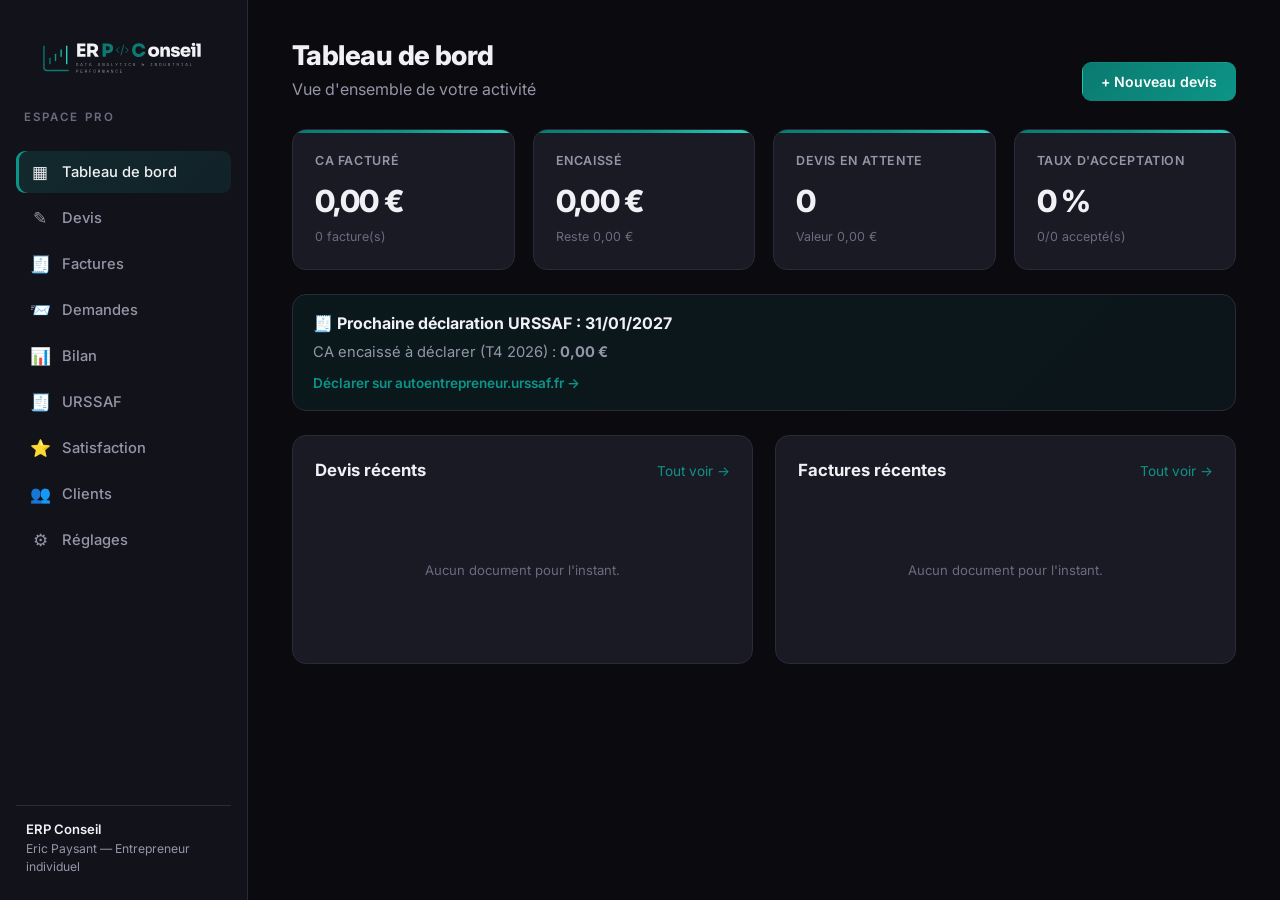
==== index.html @ 50ff92aa "fix(app): balise script non fermée — l'appli ne s'initialisait plus du tout La balise <script src="j" ====
<!DOCTYPE html>
<html lang="fr">
<head>
    <meta charset="UTF-8">
    <meta name="viewport" content="width=device-width, initial-scale=1.0">
    <title>ERP Conseil — Espace Pro</title>
    <meta name="description" content="Espace Pro ERP Conseil — gestion des devis, factures et clients.">
    <link rel="icon" type="image/svg+xml" href="assets/erp-conseil-favicon.svg">
    <link rel="icon" type="image/png" sizes="32x32" href="assets/erp-conseil-favicon-32.png">
    <link rel="apple-touch-icon" href="assets/erp-conseil-favicon-180.png">
    <link rel="manifest" href="manifest.webmanifest">
    <meta name="theme-color" content="#0A0A0A">
    <meta property="og:title" content="ERP Conseil — Espace Pro">
    <meta property="og:description" content="Gestion des devis, factures, URSSAF et clients — ERP Conseil.">
    <meta property="og:type" content="website">
    <meta property="og:image" content="https://eric8740-stack.github.io/erp-conseil-app/assets/erp-conseil-logo-dark.png">
    <link rel="stylesheet" href="css/app.css?v=fix-init">
    <link rel="preconnect" href="https://fonts.googleapis.com">
    <link href="https://fonts.googleapis.com/css2?family=Inter:wght@300;400;500;600;700;800&family=JetBrains+Mono:wght@400;600&display=swap" rel="stylesheet">
</head>
<body>

<!-- ============ SIDEBAR ============ -->
<aside class="sidebar" id="sidebar">
    <div class="brand">
        <img class="brand-mark" src="assets/erp-conseil-logo-dark-transparent.svg" alt="ERP Conseil — Data Analytics & Industrial Performance" width="503" height="177">
        <span class="brand-sub">Espace Pro</span>
    </div>
    <nav class="side-nav">
        <button class="nav-item active" data-view="dashboard"><span class="ico">▦</span> Tableau de bord</button>
        <button class="nav-item" data-view="devis"><span class="ico">✎</span> Devis</button>
        <button class="nav-item" data-view="factures"><span class="ico">🧾</span> Factures</button>
        <button class="nav-item" data-view="demandes"><span class="ico">📨</span> Demandes</button>
        <button class="nav-item" data-view="bilan"><span class="ico">📊</span> Bilan</button>
        <button class="nav-item" data-view="urssaf"><span class="ico">🧾</span> URSSAF</button>
        <button class="nav-item" data-view="satisfaction"><span class="ico">⭐</span> Satisfaction</button>
        <button class="nav-item" data-view="clients"><span class="ico">👥</span> Clients</button>
        <button class="nav-item" data-view="settings"><span class="ico">⚙</span> Réglages</button>
    </nav>
    <div class="side-foot">
        <p id="sideCompany">ERP Conseil</p>
        <p class="muted" id="sideOwner">Eric Paysant — EI</p>
    </div>
</aside>

<button class="mobile-burger" id="burger" aria-label="Menu">☰</button>

<!-- ============ MAIN ============ -->
<main class="main">

    <!-- ===== DASHBOARD ===== -->
    <section class="view active" id="view-dashboard">
        <header class="view-head">
            <div>
                <h1>Tableau de bord</h1>
                <p class="muted">Vue d'ensemble de votre activité</p>
            </div>
            <div class="head-actions">
                <button class="btn btn-primary" data-new="devis">+ Nouveau devis</button>
            </div>
        </header>

        <div class="kpi-grid" id="kpiGrid"></div>

        <div id="urssafReminder"></div>

        <div id="relancesCard"></div>

        <div class="dash-cols">
            <div class="card">
                <div class="card-head"><h2>Devis récents</h2><button class="link" data-view-link="devis">Tout voir →</button></div>
                <div id="recentDevis" class="mini-list"></div>
            </div>
            <div class="card">
                <div class="card-head"><h2>Factures récentes</h2><button class="link" data-view-link="factures">Tout voir →</button></div>
                <div id="recentFactures" class="mini-list"></div>
            </div>
        </div>
    </section>

    <!-- ===== DEVIS ===== -->
    <section class="view" id="view-devis">
        <header class="view-head">
            <div><h1>Devis</h1><p class="muted" id="devisCount"></p></div>
            <div class="head-actions">
                <input type="search" class="search" id="devisSearch" placeholder="Rechercher…">
                <button class="btn btn-primary" data-new="devis">+ Nouveau devis</button>
            </div>
        </header>
        <div class="table-wrap"><table class="data-table" id="devisTable"></table></div>
    </section>

    <!-- ===== FACTURES ===== -->
    <section class="view" id="view-factures">
        <header class="view-head">
            <div><h1>Factures</h1><p class="muted" id="facturesCount"></p></div>
            <div class="head-actions">
                <input type="search" class="search" id="facturesSearch" placeholder="Rechercher…">
                <button class="btn btn-primary" data-new="facture">+ Nouvelle facture</button>
            </div>
        </header>
        <div class="table-wrap"><table class="data-table" id="facturesTable"></table></div>
    </section>

    <!-- ===== DEMANDES ===== -->
    <section class="view" id="view-demandes">
        <header class="view-head">
            <div><h1>Demandes d'intervention</h1><p class="muted">Demandes reçues via votre formulaire public</p></div>
            <div class="head-actions">
                <button class="btn btn-primary" id="demSendForm">📧 Envoyer le formulaire à…</button>
                <button class="btn btn-outline" id="demToggleArchived" hidden>👁 Afficher les traitées</button>
                <button class="btn btn-outline" id="demFormLink">🔗 Lien du formulaire</button>
                <button class="btn btn-outline" id="demRefresh">↻ Actualiser</button>
            </div>
        </header>
        <div id="demBody"></div>
    </section>

    <!-- ===== BILAN ===== -->
    <section class="view" id="view-bilan">
        <header class="view-head">
            <div><h1>Bilan annuel</h1><p class="muted">Chiffre d'affaires par année et par mois — pour vos déclarations</p></div>
            <div class="head-actions">
                <select class="search" id="bilanYear"></select>
                <button class="btn btn-outline" id="exportCsv">⭳ Export CSV</button>
            </div>
        </header>
        <div class="kpi-grid" id="bilanKpi"></div>
        <div class="card">
            <div class="card-head"><h2>Détail par mois</h2></div>
            <div class="table-wrap"><table class="data-table" id="bilanTable"></table></div>
        </div>
    </section>

    <!-- ===== URSSAF ===== -->
    <section class="view" id="view-urssaf">
        <header class="view-head">
            <div><h1>URSSAF</h1><p class="muted">CA encaissé à déclarer (micro-entrepreneur)</p></div>
        </header>
        <div id="urssafBody"></div>
    </section>

    <!-- ===== SATISFACTION ===== -->
    <section class="view" id="view-satisfaction">
        <header class="view-head">
            <div><h1>Satisfaction client</h1><p class="muted">Avis recueillis auprès de vos clients après chaque mission</p></div>
            <div class="head-actions">
                <button class="btn btn-outline" id="satRefresh">⟳ Actualiser</button>
                <button class="btn btn-primary" id="satNewLink">⭐ Générer un lien d'avis</button>
            </div>
        </header>
        <div id="satBody"></div>
    </section>

    <!-- ===== CLIENTS ===== -->
    <section class="view" id="view-clients">
        <header class="view-head">
            <div><h1>Clients</h1><p class="muted" id="clientsCount"></p></div>
            <div class="head-actions">
                <input type="search" class="search" id="clientsSearch" placeholder="Rechercher…">
                <button class="btn btn-primary" id="newClientBtn">+ Nouveau client</button>
            </div>
        </header>
        <div class="cards-grid" id="clientsGrid"></div>
    </section>

    <!-- ===== SETTINGS ===== -->
    <section class="view" id="view-settings">
        <header class="view-head"><div><h1>Réglages</h1><p class="muted">Coordonnées, mentions légales et sauvegardes</p></div></header>

        <div class="card">
            <div class="card-head"><h2>Mon entreprise</h2></div>
            <div class="form-grid">
                <label>Nom commercial<input id="set-name" type="text"></label>
                <label>Identité / statut<input id="set-owner" type="text"></label>
                <label class="full">Adresse<input id="set-address" type="text"></label>
                <label>SIRET<input id="set-siret" type="text"></label>
                <label>Email<input id="set-email" type="text"></label>
                <label>Téléphone<input id="set-phone" type="text"></label>
                <label>IBAN (optionnel)<input id="set-iban" type="text"></label>
                <label>Délai de paiement (jours)<input id="set-paydays" type="number" min="0" step="1"></label>
            </div>
            <div class="logo-row">
                <div class="logo-preview" id="logoPreview"><span class="muted small">Aucun logo</span></div>
                <div class="logo-actions">
                    <p class="muted small">Logo affiché en haut de vos devis et factures (PNG/JPG, &lt; 1&nbsp;Mo).</p>
                    <button class="btn btn-outline btn-sm" id="logoBtn">Choisir un logo</button>
                    <button class="btn btn-ghost-danger btn-sm" id="logoRemove" hidden>Retirer</button>
                    <input type="file" id="logoFile" accept="image/*" hidden>
                </div>
            </div>
        </div>

        <div class="card">
            <div class="card-head"><h2>Mentions & conditions</h2></div>
            <div class="form-grid">
                <label class="full">Mention TVA<input id="set-tva" type="text"></label>
                <label class="full">Conditions de règlement<textarea id="set-payterms" rows="2"></textarea></label>
                <label class="full">Mentions légales (pied de page)<textarea id="set-legal" rows="3"></textarea></label>
                <label>Validité par défaut des devis<input id="set-validity" type="text"></label>
            </div>
        </div>

        <div class="card">
            <div class="card-head"><h2>Numérotation</h2></div>
            <div class="form-grid">
                <label>Préfixe devis<input id="set-devprefix" type="text"></label>
                <label>Préfixe factures<input id="set-facprefix" type="text"></label>
            </div>
            <p class="muted small">Format généré : <code id="numPreview"></code></p>
        </div>

        <div class="card">
            <div class="card-head"><h2>Satisfaction client</h2></div>
            <div class="form-grid">
                <label class="full">URL du formulaire d'avis (page <code>satisfaction.html</code>)<input id="set-formurl" type="text" placeholder="https://eric8740-stack.github.io/erp-conseil-app/satisfaction.html"></label>
                <label class="full">Endpoint de lecture des avis (URL Apps Script <code>…/exec</code>)<input id="set-satendpoint" type="text" placeholder="https://script.google.com/macros/s/…/exec"></label>
                <label class="full">Clé de lecture (sécurité)<input id="set-appkey" type="text" placeholder="doit correspondre à READ_KEY dans Apps Script"></label>
            </div>
            <p class="muted small">Les avis sont enregistrés dans votre base Airtable via Google Apps Script (gratuit). Procédure : <code>google-apps-script/Code.gs</code>.</p>
        </div>

        <div class="card">
            <div class="card-head"><h2>Demandes d'intervention</h2></div>
            <div class="form-grid">
                <label class="full">Lien public du formulaire de demande (page <code>demande.html</code>)<input id="set-demformurl" type="text" placeholder="https://eric8740-stack.github.io/erp-conseil-app/demande.html"></label>
            </div>
            <p class="muted small">Les demandes utilisent le même endpoint que la satisfaction (réglage ci-dessus). La table « Demandes » doit être créée via la fonction <code>setupDemandes</code> dans Apps Script.</p>
        </div>

        <div class="card">
            <div class="card-head"><h2>Déclaration URSSAF</h2></div>
            <div class="form-grid">
                <label>Périodicité de déclaration
                    <select id="set-urssafperiod">
                        <option value="Mensuelle">Mensuelle</option>
                        <option value="Trimestrielle">Trimestrielle</option>
                    </select>
                </label>
                <label>Taux de cotisations (%)<input id="set-urssafrate" type="text" placeholder="ex. 21,2 — optionnel"></label>
            </div>
            <p class="muted small">Le taux ne sert qu'à une <b>estimation</b> indicative des cotisations. Le montant à déclarer reste le <b>CA encaissé</b>.</p>
        </div>

        <div class="settings-actions">
            <button class="btn btn-primary" id="saveSettings">Enregistrer les réglages</button>
        </div>

        <div class="card">
            <div class="card-head"><h2>Corbeille <span class="muted small" id="trashCount"></span></h2></div>
            <p class="muted small">Les devis et factures supprimés sont conservés ici : restaurez-les à tout moment, ou supprimez-les définitivement.</p>
            <div id="trashList"></div>
            <div class="settings-actions" id="trashActions" hidden>
                <button class="btn btn-ghost-danger btn-sm" id="emptyTrash">Vider la corbeille</button>
            </div>
        </div>

        <div class="card danger-card">
            <div class="card-head"><h2>Sauvegarde des données</h2></div>
            <p class="muted">Vos données sont stockées dans ce navigateur. Exportez régulièrement un fichier de sauvegarde.</p>
            <div class="settings-actions">
                <button class="btn btn-outline" id="exportData">⭳ Exporter une sauvegarde</button>
                <button class="btn btn-outline" id="importData">⭱ Importer une sauvegarde</button>
                <input type="file" id="importFile" accept="application/json" hidden>
                <button class="btn btn-ghost-danger" id="resetData">Tout réinitialiser</button>
            </div>
        </div>
    </section>

</main>

<!-- ============ DOCUMENT EDITOR (modal) ============ -->
<div class="modal-overlay" id="docModal">
    <div class="modal modal-lg">
        <div class="modal-head">
            <h2 id="docModalTitle">Devis</h2>
            <button class="modal-close" data-close>✕</button>
        </div>
        <div class="modal-body">
            <div class="form-grid">
                <label>Numéro<input id="doc-number" type="text"></label>
                <label>Statut
                    <select id="doc-status"></select>
                </label>
                <label>Date d'émission<input id="doc-date" type="date"></label>
                <label id="doc-validity-wrap">Validité<input id="doc-validity" type="text"></label>
                <label id="doc-prestation-wrap">Date de la prestation<input id="doc-prestation" type="date"></label>
                <label id="doc-echeance-wrap">Échéance de paiement<input id="doc-echeance" type="date"></label>
                <label id="doc-paid-wrap">Date d'encaissement<input id="doc-paid" type="date"></label>
            </div>

            <div class="client-pick">
                <label class="full">Client
                    <select id="doc-client"></select>
                </label>
            </div>

            <label class="full">Objet<input id="doc-objet" type="text" placeholder="Objet du document (visible sur le PDF)"></label>

            <h3 class="lines-title">Lignes de prestation</h3>
            <div class="lines-head">
                <span>Désignation</span><span>Qté</span><span>Unité</span><span>P.U. HT</span><span>Total</span><span></span>
            </div>
            <div id="doc-lines"></div>
            <button class="btn btn-outline btn-sm" id="addLine">+ Ajouter une ligne</button>

            <div class="totals">
                <div class="tva-note" id="doc-tvanote"></div>
                <div class="total-line"><span>Total HT</span><strong id="doc-totalht">0,00 €</strong></div>
                <div class="total-line big"><span>Net à payer</span><strong id="doc-totalnet">0,00 €</strong></div>
            </div>

            <label class="full">Note interne (optionnel)<textarea id="doc-notes" rows="2"></textarea></label>
        </div>
        <div class="modal-foot">
            <button class="btn btn-ghost-danger" id="deleteDoc" hidden>Supprimer</button>
            <span class="spacer"></span>
            <button class="btn btn-outline" data-close>Annuler</button>
            <button class="btn btn-outline" id="convertDoc" hidden>→ Convertir en facture</button>
            <button class="btn btn-outline" id="reviewLinkDoc">⭐ Lien d'avis</button>
            <button class="btn btn-outline" id="sendDocEmail">📧 Envoyer au client</button>
            <button class="btn btn-secondary" id="printDoc">🖨 Aperçu / PDF</button>
            <button class="btn btn-primary" id="saveDoc">Enregistrer</button>
        </div>
    </div>
</div>

<!-- ============ CLIENT EDITOR (modal) ============ -->
<div class="modal-overlay" id="clientModal">
    <div class="modal">
        <div class="modal-head"><h2 id="clientModalTitle">Client</h2><button class="modal-close" data-close>✕</button></div>
        <div class="modal-body">
            <div class="form-grid">
                <label class="full">Nom / Raison sociale<input id="cl-name" type="text"></label>
                <label class="full">Adresse<input id="cl-address" type="text"></label>
                <label>SIRET<input id="cl-siret" type="text"></label>
                <label>Contact<input id="cl-contact" type="text"></label>
                <label>Email<input id="cl-email" type="text"></label>
                <label>Téléphone<input id="cl-phone" type="text"></label>
            </div>
        </div>
        <div class="modal-foot">
            <button class="btn btn-ghost-danger" id="deleteClient" hidden>Supprimer</button>
            <span class="spacer"></span>
            <button class="btn btn-outline" id="sendDemandeForm">📧 Envoyer le formulaire de demande</button>
            <button class="btn btn-outline" data-close>Annuler</button>
            <button class="btn btn-primary" id="saveClient">Enregistrer</button>
        </div>
    </div>
</div>

<!-- ============ REVIEW LINK (modal) ============ -->
<div class="modal-overlay" id="reviewModal">
    <div class="modal">
        <div class="modal-head"><h2>Lien d'avis client</h2><button class="modal-close" data-close>✕</button></div>
        <div class="modal-body">
            <label class="full">Client<select id="rv-client"></select></label>
            <label class="full">Mission / objet de l'avis<input id="rv-mission" type="text" placeholder="Ex. Tableau de bord Power BI"></label>
            <label class="full">Lien à partager avec le client<textarea id="rv-url" rows="3" readonly></textarea></label>
            <p class="muted small">Envoyez ce lien à votre client (email, message). Il ouvrira un formulaire d'avis pré-rempli à vos couleurs.</p>
        </div>
        <div class="modal-foot">
            <span class="spacer"></span>
            <button class="btn btn-outline" data-close>Fermer</button>
            <button class="btn btn-secondary" id="rv-open">↗ Ouvrir</button>
            <button class="btn btn-primary" id="rv-copy">⧉ Copier le lien</button>
        </div>
    </div>
</div>

<!-- ============ DEMANDE — DÉTAIL (modal) ============ -->
<div class="modal-overlay" id="demandeModal">
    <div class="modal">
        <div class="modal-head"><h2 id="demandeDetailTitle">Demande</h2><button class="modal-close" data-close>✕</button></div>
        <div class="modal-body" id="demandeDetailBody"></div>
        <div class="modal-foot">
            <span class="spacer"></span>
            <button class="btn btn-outline" id="demMarkDone">✓ Marquer traitée</button>
            <button class="btn btn-outline" data-close>Fermer</button>
            <button class="btn btn-primary" id="demConvert">→ Convertir en devis</button>
        </div>
    </div>
</div>

<!-- ============ ENVOYER LE FORMULAIRE À… (modal) ============ -->
<div class="modal-overlay" id="sendFormModal">
    <div class="modal">
        <div class="modal-head"><h2>Envoyer le formulaire de demande</h2><button class="modal-close" data-close>✕</button></div>
        <div class="modal-body">
            <label class="full">Email du destinataire<input id="sf-email" type="email" placeholder="prospect@exemple.fr"></label>
            <label class="full">Société (optionnel)<input id="sf-societe" type="text"></label>
            <label class="full">Personne à contacter (optionnel)<input id="sf-contact" type="text"></label>
            <p class="muted small">Ouvre votre messagerie avec un email pré-rempli (lien du formulaire inclus, lui-même pré-rempli). Aucun client n'est créé : il le sera automatiquement quand vous convertirez la demande reçue.</p>
        </div>
        <div class="modal-foot">
            <span class="spacer"></span>
            <button class="btn btn-outline" data-close>Annuler</button>
            <button class="btn btn-outline" id="sf-copy">⧉ Copier le lien</button>
            <button class="btn btn-primary" id="sf-send">📧 Ouvrir l'email</button>
        </div>
    </div>
</div>

<!-- ============ PRINT AREA (devis/facture PDF) ============ -->
<div id="printArea"></div>

<!-- ============ TOAST ============ -->
<div id="toast" class="toast"></div>

<script src="js/app.js?v=fix-init2"></script>
</body>
</html>
---- css/app.css ----
/* ===================== ERP Conseil — Espace Pro ===================== */
:root{
    --bg-primary:#0a0a0f; --bg-secondary:#12121a; --bg-card:#1a1a25; --bg-card-hover:#22222f;
    --text-primary:#f0f0f5; --text-secondary:#9595a8; --text-muted:#6b6b80;
    --accent-1:#0B7A6F; --accent-2:#0D9488; --accent-3:#2CD4C0;
    --gradient:linear-gradient(135deg,var(--accent-1),var(--accent-2),var(--accent-3));
    --border:#2a2a3a; --radius:14px; --radius-sm:9px;
    --shadow:0 8px 30px rgba(0,0,0,.35);
    --green:#10b981; --amber:#f59e0b; --red:#ef4444; --blue:#3b82f6;
    --transition:.25s cubic-bezier(.4,0,.2,1);
}
*{margin:0;padding:0;box-sizing:border-box}
html,body{height:100%}
body{
    font-family:'Inter',-apple-system,BlinkMacSystemFont,sans-serif;
    background:var(--bg-primary);color:var(--text-primary);
    display:flex;min-height:100vh;line-height:1.5;
}
h1{font-size:1.7rem;font-weight:800;letter-spacing:-.02em}
h2{font-size:1.05rem;font-weight:700}
h3{font-size:.95rem;font-weight:700}
.muted{color:var(--text-secondary)}
.small{font-size:.82rem}
code{font-family:'JetBrains Mono',monospace;color:var(--amber);background:#00000040;padding:2px 7px;border-radius:6px}
button{font-family:inherit;cursor:pointer}
a,.link{color:var(--accent-2);text-decoration:none;background:none;border:none;font-family:inherit;cursor:pointer;font-size:.85rem}

/* ---------- Sidebar ---------- */
.sidebar{
    width:248px;flex-shrink:0;background:var(--bg-secondary);border-right:1px solid var(--border);
    display:flex;flex-direction:column;padding:24px 16px;position:sticky;top:0;height:100vh;z-index:50;
}
.brand{padding:0 8px 24px}
.brand-mark{width:100%;max-width:196px;height:auto;display:block;margin-bottom:10px}
.brand-sub{font-size:.72rem;text-transform:uppercase;letter-spacing:.18em;color:var(--text-muted);font-weight:600}
.side-nav{display:flex;flex-direction:column;gap:4px;flex:1}
.nav-item{
    display:flex;align-items:center;gap:12px;padding:11px 14px;border:none;background:none;color:var(--text-secondary);
    border-radius:var(--radius-sm);font-size:.92rem;font-weight:500;text-align:left;transition:var(--transition);
}
.nav-item:hover{background:var(--bg-card);color:var(--text-primary)}
.nav-item.active{background:linear-gradient(135deg,rgba(13,148,136,.18),rgba(13,148,136,.12));color:var(--text-primary);box-shadow:inset 3px 0 0 var(--accent-2)}
.nav-item .ico{font-size:1.05rem;width:20px;text-align:center}
.side-foot{padding:14px 10px 0;border-top:1px solid var(--border);font-size:.82rem}
.side-foot p{font-weight:600}.side-foot .muted{font-weight:400;font-size:.76rem}

/* ---------- Main ---------- */
.main{flex:1;padding:36px 44px;max-width:1280px;width:100%}
.view{display:none;animation:fade .3s ease}
.view.active{display:block}
@keyframes fade{from{opacity:0;transform:translateY(8px)}to{opacity:1;transform:none}}
.view-head{display:flex;justify-content:space-between;align-items:flex-end;gap:18px;margin-bottom:28px;flex-wrap:wrap}
.head-actions{display:flex;gap:10px;align-items:center}

/* ---------- Buttons ---------- */
.btn{padding:10px 18px;border-radius:var(--radius-sm);font-weight:600;font-size:.88rem;border:1px solid transparent;transition:var(--transition);white-space:nowrap}
.btn-sm{padding:7px 13px;font-size:.82rem}
.btn-primary{background:var(--gradient);color:#fff;background-size:200% 200%}
.btn-primary:hover{background-position:right center;transform:translateY(-1px);box-shadow:0 6px 18px rgba(13,148,136,.4)}
.btn-secondary{background:var(--bg-card);color:var(--text-primary);border-color:var(--border)}
.btn-secondary:hover{background:var(--bg-card-hover)}
.btn-outline{background:transparent;color:var(--text-primary);border-color:var(--border)}
.btn-outline:hover{border-color:var(--accent-2);color:#fff}
.btn-ghost-danger{background:transparent;color:var(--red);border-color:transparent}
.btn-ghost-danger:hover{background:rgba(239,68,68,.12)}
.btn:disabled{opacity:.45;cursor:not-allowed;transform:none;box-shadow:none}
.spacer{flex:1}

/* ---------- Inputs ---------- */
input,select,textarea{
    width:100%;padding:10px 12px;background:var(--bg-primary);border:1px solid var(--border);
    border-radius:var(--radius-sm);color:var(--text-primary);font-size:.9rem;font-family:inherit;transition:var(--transition);
}
input:focus,select:focus,textarea:focus{outline:none;border-color:var(--accent-2);box-shadow:0 0 0 3px rgba(13,148,136,.15)}
textarea{resize:vertical}
.search{width:220px;background:var(--bg-card)}
label{display:flex;flex-direction:column;gap:6px;font-size:.82rem;font-weight:600;color:var(--text-secondary)}

/* ---------- Cards / KPI ---------- */
.card{background:var(--bg-card);border:1px solid var(--border);border-radius:var(--radius);padding:22px;margin-bottom:22px}
.card-head{display:flex;justify-content:space-between;align-items:center;margin-bottom:18px}
.kpi-grid{display:grid;grid-template-columns:repeat(auto-fit,minmax(200px,1fr));gap:18px;margin-bottom:24px}
.kpi{background:var(--bg-card);border:1px solid var(--border);border-radius:var(--radius);padding:22px;position:relative;overflow:hidden}
.kpi::before{content:"";position:absolute;top:0;left:0;right:0;height:3px;background:var(--gradient)}
.kpi .kpi-label{font-size:.78rem;color:var(--text-secondary);text-transform:uppercase;letter-spacing:.05em;font-weight:600}
.kpi .kpi-value{font-size:1.9rem;font-weight:800;margin-top:8px;letter-spacing:-.02em}
.kpi .kpi-sub{font-size:.78rem;color:var(--text-muted);margin-top:4px}
.dash-cols{display:grid;grid-template-columns:1fr 1fr;gap:22px}

/* ---------- Tables ---------- */
.table-wrap{background:var(--bg-card);border:1px solid var(--border);border-radius:var(--radius);overflow:hidden}
.data-table{width:100%;border-collapse:collapse}
.data-table th{text-align:left;padding:14px 18px;font-size:.74rem;text-transform:uppercase;letter-spacing:.06em;color:var(--text-muted);border-bottom:1px solid var(--border);font-weight:700}
.data-table td{padding:14px 18px;border-bottom:1px solid var(--border);font-size:.9rem}
.data-table tr:last-child td{border-bottom:none}
.data-table tbody tr{transition:var(--transition);cursor:pointer}
.data-table tbody tr:hover{background:var(--bg-card-hover)}
.num-cell{font-family:'JetBrains Mono',monospace;font-weight:600;font-size:.85rem}
.amount{font-weight:700;text-align:right;font-variant-numeric:tabular-nums}
th.amount{text-align:right}

/* ---------- Mini list (dashboard) ---------- */
.mini-list{display:flex;flex-direction:column}
.mini-row{display:flex;justify-content:space-between;align-items:center;padding:12px 0;border-bottom:1px solid var(--border);cursor:pointer;gap:10px}
.mini-row:last-child{border-bottom:none}
.mini-row:hover .mini-name{color:var(--accent-2)}
.mini-info{min-width:0}
.mini-num{font-family:'JetBrains Mono',monospace;font-size:.78rem;color:var(--text-muted)}
.mini-name{font-weight:600;font-size:.9rem;white-space:nowrap;overflow:hidden;text-overflow:ellipsis}

/* ---------- Status badges ---------- */
.badge{display:inline-block;padding:4px 11px;border-radius:30px;font-size:.74rem;font-weight:700;white-space:nowrap}
.badge.brouillon{background:#2a2a3a;color:var(--text-secondary)}
.badge.envoye,.badge.envoyee{background:rgba(59,130,246,.15);color:#60a5fa}
.badge.accepte{background:rgba(16,185,129,.15);color:#34d399}
.badge.refuse{background:rgba(239,68,68,.15);color:#f87171}
.badge.payee{background:rgba(16,185,129,.2);color:#34d399}
.badge.facture{background:rgba(13,148,136,.18);color:#5eead4}

/* ---------- Clients grid ---------- */
.cards-grid{display:grid;grid-template-columns:repeat(auto-fill,minmax(280px,1fr));gap:18px}
.client-card{background:var(--bg-card);border:1px solid var(--border);border-radius:var(--radius);padding:20px;cursor:pointer;transition:var(--transition)}
.client-card:hover{background:var(--bg-card-hover);border-color:var(--accent-2);transform:translateY(-2px)}
.client-card h3{margin-bottom:8px}
.client-card p{font-size:.84rem;color:var(--text-secondary);margin:2px 0}
.client-card .cc-stats{margin-top:14px;padding-top:14px;border-top:1px solid var(--border);display:flex;gap:18px;font-size:.8rem}
.cc-stats b{color:var(--text-primary)}

/* ---------- Forms grid ---------- */
.form-grid{display:grid;grid-template-columns:1fr 1fr;gap:16px}
.form-grid .full{grid-column:1/-1}
.settings-actions{display:flex;gap:10px;flex-wrap:wrap;margin-bottom:22px}
.danger-card{border-color:#3a2a2a}
.trash-row{display:flex;justify-content:space-between;align-items:center;gap:12px;padding:11px 0;border-bottom:1px solid var(--border)}
.trash-row:last-child{border-bottom:none}
.trash-info{display:flex;flex-direction:column;gap:2px;min-width:0}
.trash-actions{display:flex;gap:8px;flex-shrink:0}
#trashActions{margin-top:14px;margin-bottom:0}

/* ---------- Modal ---------- */
.modal-overlay{position:fixed;inset:0;background:rgba(0,0,0,.6);backdrop-filter:blur(4px);display:none;align-items:flex-start;justify-content:center;padding:40px 20px;z-index:100;overflow-y:auto}
.modal-overlay.open{display:flex}
.modal{background:var(--bg-secondary);border:1px solid var(--border);border-radius:var(--radius);width:100%;max-width:540px;box-shadow:var(--shadow);animation:pop .25s ease}
.modal-lg{max-width:820px}
@keyframes pop{from{opacity:0;transform:scale(.97) translateY(10px)}to{opacity:1;transform:none}}
.modal-head{display:flex;justify-content:space-between;align-items:center;padding:20px 24px;border-bottom:1px solid var(--border)}
.modal-close{background:none;border:none;color:var(--text-muted);font-size:1.1rem;width:32px;height:32px;border-radius:8px}
.modal-close:hover{background:var(--bg-card);color:var(--text-primary)}
.modal-body{padding:24px;display:flex;flex-direction:column;gap:16px}
.modal-foot{display:flex;flex-wrap:wrap;gap:10px;align-items:center;justify-content:flex-end;padding:18px 24px;border-top:1px solid var(--border)}

/* ---------- Lines editor ---------- */
.lines-title{margin-top:6px}
.lines-head,.line-row{display:grid;grid-template-columns:1fr 70px 90px 110px 110px 36px;gap:10px;align-items:center}
.lines-head{font-size:.72rem;text-transform:uppercase;letter-spacing:.05em;color:var(--text-muted);font-weight:700;padding:0 2px}
.line-row{margin-bottom:8px}
.line-row .line-total{font-weight:700;text-align:right;font-variant-numeric:tabular-nums;font-size:.88rem}
.line-del{background:none;border:1px solid var(--border);color:var(--text-muted);border-radius:8px;height:38px}
.line-del:hover{border-color:var(--red);color:var(--red)}
.totals{margin-top:18px;padding-top:16px;border-top:1px solid var(--border);display:flex;flex-direction:column;align-items:flex-end;gap:6px}
.tva-note{font-size:.8rem;color:var(--text-muted);align-self:flex-end;font-style:italic}
.total-line{display:flex;gap:30px;justify-content:space-between;min-width:280px;font-size:.92rem}
.total-line.big{font-size:1.15rem;font-weight:800;padding-top:8px;border-top:1px dashed var(--border);margin-top:4px}
.total-line.big strong{background:var(--gradient);-webkit-background-clip:text;background-clip:text;-webkit-text-fill-color:transparent}

/* ---------- Empty ---------- */
.empty{text-align:center;padding:60px 20px;color:var(--text-muted)}
.empty .big{font-size:2.4rem;margin-bottom:12px;opacity:.5}

/* ---------- Toast ---------- */
.toast{position:fixed;bottom:28px;left:50%;transform:translateX(-50%) translateY(100px);background:var(--bg-card);border:1px solid var(--border);padding:13px 22px;border-radius:var(--radius-sm);box-shadow:var(--shadow);font-weight:600;font-size:.88rem;opacity:0;transition:var(--transition);z-index:200}
.toast.show{transform:translateX(-50%) translateY(0);opacity:1}
.toast.ok{border-color:var(--green)}
.toast.err{border-color:var(--red)}

/* ---------- Mobile ---------- */
.mobile-burger{display:none;position:fixed;top:16px;left:16px;z-index:60;background:var(--bg-card);border:1px solid var(--border);color:var(--text-primary);width:42px;height:42px;border-radius:10px;font-size:1.2rem}
@media(max-width:880px){
    .sidebar{position:fixed;left:-260px;transition:var(--transition)}
    .sidebar.open{left:0}
    .mobile-burger{display:block}
    .main{padding:70px 18px 40px}
    .dash-cols{grid-template-columns:1fr}
    .form-grid{grid-template-columns:1fr}
    .lines-head{display:none}
    .line-row{grid-template-columns:1fr 1fr;gap:8px}
    .line-row .line-desc{grid-column:1/-1}
}

/* ---------- Logo (réglages) ---------- */
.logo-row{display:flex;gap:18px;align-items:center;margin-top:18px;padding-top:18px;border-top:1px solid var(--border)}
.logo-preview{width:120px;height:80px;border:1px dashed var(--border);border-radius:var(--radius-sm);display:flex;align-items:center;justify-content:center;background:var(--bg-primary);overflow:hidden;flex-shrink:0}
.logo-preview img{max-width:100%;max-height:100%;object-fit:contain}
.logo-actions{display:flex;flex-direction:column;gap:8px;align-items:flex-start}

/* ---------- Relances (dashboard) ---------- */
.relance-card{background:linear-gradient(135deg,rgba(239,68,68,.10),rgba(245,158,11,.06));border:1px solid #4a2a2a;border-radius:var(--radius);padding:18px 22px;margin-bottom:24px}
.relance-card .rc-head{display:flex;align-items:center;gap:10px;margin-bottom:12px;font-weight:700;color:#f87171}
.relance-row{display:flex;justify-content:space-between;align-items:center;padding:9px 0;border-bottom:1px solid rgba(255,255,255,.05);cursor:pointer;gap:12px}
.relance-row:last-child{border-bottom:none}
.relance-row:hover .mini-name{color:var(--accent-2)}
.relance-late{font-size:.76rem;color:#f59e0b;font-weight:600}
.badge.retard{background:rgba(239,68,68,.18);color:#f87171}

/* ---------- Bilan ---------- */
#bilanTable td.amount,#bilanTable th.amount{text-align:right;font-variant-numeric:tabular-nums}
#bilanTable tbody tr{cursor:default}
#bilanTable tfoot td{padding:14px 18px;font-weight:800;border-top:2px solid var(--border)}

/* ===================== URSSAF ===================== */
.urssaf-controls{display:flex;gap:16px;flex-wrap:wrap;align-items:flex-end}
.urssaf-controls label{min-width:150px}
.urssaf-main .u-calabel{font-size:.8rem;text-transform:uppercase;letter-spacing:.05em;color:var(--text-secondary);font-weight:600}
.urssaf-amount{font-size:2.6rem;font-weight:800;letter-spacing:-.02em;margin:6px 0;background:var(--gradient);-webkit-background-clip:text;background-clip:text;-webkit-text-fill-color:transparent}
.u-casub{font-size:.82rem;color:var(--text-muted)}
.urssaf-actions{display:flex;gap:10px;flex-wrap:wrap;margin-top:18px}
.urssaf-estim{margin-top:16px;padding-top:14px;border-top:1px dashed var(--border);display:flex;flex-wrap:wrap;gap:6px 14px;align-items:baseline}
.urssaf-estim .ue-label{color:var(--text-secondary);font-weight:600}
.urssaf-estim .ue-val{font-size:1.25rem;font-weight:800;color:var(--amber)}
.urssaf-estim .ue-note{font-size:.78rem;color:var(--text-muted);font-style:italic}
.urssaf-reminder{background:linear-gradient(135deg,rgba(13,148,136,.10),rgba(44,212,192,.06));border:1px solid var(--border);border-radius:var(--radius);padding:16px 20px;margin-bottom:24px}
.urssaf-reminder.urgent{background:linear-gradient(135deg,rgba(245,158,11,.13),rgba(239,68,68,.07));border-color:#4a3a2a}
.urssaf-reminder .ur-head{font-weight:700;font-size:1rem}
.urssaf-reminder .ur-badge{display:inline-block;background:rgba(245,158,11,.2);color:var(--amber);font-size:.74rem;font-weight:700;padding:3px 10px;border-radius:30px;margin-left:6px;vertical-align:middle}
.urssaf-reminder .ur-body{color:var(--text-secondary);font-size:.92rem;margin-top:6px}
.urssaf-reminder .ur-link{display:inline-block;margin-top:10px;font-weight:600}

/* ===================== PRINT (Devis / Facture PDF) ===================== */
#printArea{display:none}
@media print{
    /* display:none (et non visibility:hidden) pour ne PAS garder la place
       des éléments cachés — sinon une 2e page blanche apparaît */
    html,body{display:block;background:#fff !important}
    body > *{display:none !important}
    #printArea{display:block !important;position:static;background:#fff;color:#222}
    @page{size:A4;margin:14mm 10mm}
}
/* Feuille A4 — couleurs forcées à l'impression pour conserver bandeaux/dégradés */
.doc-sheet{
    font-family:'Inter',-apple-system,sans-serif;color:#222;background:#fff;
    max-width:780px;margin:0 auto;font-size:12px;line-height:1.5;
    -webkit-print-color-adjust:exact;print-color-adjust:exact;
}
.doc-sheet *{box-sizing:border-box}
/* Coupures propres si le devis passe sur 2 pages : aucun bloc/ligne scindé */
.doc-parties,.doc-totals,.doc-conditions,.doc-sign,.doc-foot,table.doc-table tr{break-inside:avoid;page-break-inside:avoid}

/* En-tête : logo / titre à gauche, méta à droite */
.doc-head{display:flex;justify-content:space-between;align-items:flex-start;gap:24px;padding-bottom:10px;border-bottom:2px solid #0B7A6F;margin-bottom:12px}
.dh-brand{display:flex;justify-content:flex-start;align-items:flex-start;min-width:0}
.doc-logo{max-height:96px;max-width:500px;object-fit:contain;object-position:left center;display:block}
.dc-name{font-size:24px;font-weight:800;color:#1a1a25;letter-spacing:-.01em}
.dc-name .dot{color:#0B7A6F}
.doc-meta{text-align:right;flex-shrink:0}
.doc-meta .dm-type{font-size:24px;font-weight:800;letter-spacing:.04em;text-transform:uppercase;color:#0B7A6F}
.doc-meta p{font-size:11px;color:#555;margin-top:3px}
.doc-meta .dm-num{font-family:'JetBrains Mono',monospace;font-weight:600;color:#222;font-size:12px}

/* Émetteur / Client en deux colonnes, alignés en haut */
.doc-parties{display:flex;gap:18px;margin-bottom:11px;align-items:stretch}
.doc-party{flex:1;border:1px solid #e5e5e5;border-radius:8px;padding:9px 14px}
.doc-party-client{background:#f1fbf9;border-color:#cdeee8}
.dp-title{font-size:9px;text-transform:uppercase;letter-spacing:.09em;color:#0D9488;font-weight:700;margin-bottom:6px}
.doc-party p{font-size:11px;color:#555;margin-top:2px}
.doc-party .dp-strong{font-size:12.5px;font-weight:700;color:#222}

/* Objet */
.doc-objet{font-size:12px;color:#222;margin-bottom:9px;padding:7px 12px;background:#f7f7fa;border-left:3px solid #0D9488;border-radius:4px}
.doc-objet .do-label{font-weight:700}

/* Tableau des lignes — largeurs fixes, montants insécables */
table.doc-table{width:100%;border-collapse:collapse;table-layout:fixed;margin-bottom:9px}
table.doc-table col.c-num{width:4%}
table.doc-table col.c-desc{width:44%}
table.doc-table col.c-qty{width:8%}
table.doc-table col.c-unit{width:12%}
table.doc-table col.c-pu{width:16%}
table.doc-table col.c-tot{width:16%}
table.doc-table th{background:#1a1a25;color:#fff;font-size:9.5px;text-transform:uppercase;letter-spacing:.04em;font-weight:700;padding:6px 10px;text-align:left}
table.doc-table th.r{text-align:right}
table.doc-table td{padding:6px 10px;border-bottom:1px solid #eee;font-size:11.5px;color:#222;vertical-align:top;overflow-wrap:break-word;word-wrap:break-word}
table.doc-table td.r{text-align:right;white-space:nowrap;font-variant-numeric:tabular-nums}
table.doc-table tbody tr:nth-child(even){background:#f8f8fb}

/* Totaux alignés à droite */
.doc-totals{display:flex;flex-direction:column;align-items:flex-end;margin-bottom:12px}
.doc-totals table{border-collapse:collapse;min-width:260px}
.doc-totals td{padding:6px 14px;font-size:12px}
.doc-totals .tt-label{color:#555}
.doc-totals .tt-val{text-align:right;font-weight:700;font-variant-numeric:tabular-nums;white-space:nowrap}
.doc-totals .tt-net td{background:#eefaf7;border-top:1px solid #cdeee8;border-bottom:1px solid #cdeee8;font-size:14px;font-weight:800;padding-top:9px;padding-bottom:9px}
.doc-totals .tt-net .tt-val{color:#0B7A6F}
.doc-tva{font-size:10px;color:#777;font-style:italic;text-align:right;margin-top:7px}

/* Conditions de règlement */
.doc-conditions{border-top:1px solid #e5e5e5;padding-top:9px;margin-bottom:11px}
.doc-conditions h4{font-size:9px;text-transform:uppercase;letter-spacing:.07em;color:#888;margin-bottom:5px;font-weight:700}
.doc-conditions p{font-size:10px;color:#555;margin-bottom:3px}

/* Zone signature (devis uniquement) */
.doc-sign{margin-bottom:12px}
.doc-sign .ds-box{border:1px solid #e5e5e5;border-radius:8px;padding:10px 14px;max-width:320px}
.doc-sign .ds-label{font-size:11px;font-weight:700;color:#222}
.doc-sign .ds-hint{display:block;font-size:9.5px;color:#888;margin-top:2px}
.doc-sign .ds-line{margin-top:24px;border-top:1px solid #bbb}

/* Pied de page légal, centré */
.doc-foot{border-top:1px solid #e5e5e5;padding-top:9px;font-size:9px;color:#999;text-align:center}

/* ===================== Satisfaction ===================== */
.stars{font-size:1.05rem;letter-spacing:1px;white-space:nowrap}
.stars .star{color:#3a3a4a}
.stars .star.on{color:var(--amber)}
.sat-avg{font-size:1rem;color:var(--text-secondary);font-weight:700;margin-left:4px}
.sat-bar-row{display:grid;grid-template-columns:46px 1fr 34px;align-items:center;gap:12px;margin-bottom:9px}
.sat-bar-row:last-child{margin-bottom:0}
.sat-bar-label{font-size:.82rem;color:var(--text-secondary);font-weight:600}
.sat-bar{height:10px;background:var(--bg-primary);border-radius:30px;overflow:hidden}
.sat-bar-fill{height:100%;background:var(--gradient);border-radius:30px;transition:width .4s ease}
.sat-bar-count{font-size:.82rem;color:var(--text-muted);text-align:right;font-variant-numeric:tabular-nums}
.sat-list{display:flex;flex-direction:column;gap:14px}
.sat-review{border:1px solid var(--border);border-radius:var(--radius-sm);padding:14px 16px;background:var(--bg-primary)}
.sat-review-head{display:flex;justify-content:space-between;align-items:center;gap:12px;flex-wrap:wrap}
.sat-review-meta{display:flex;align-items:center;gap:8px;white-space:nowrap}
.sat-comment{font-size:.9rem;color:var(--text-primary);margin:8px 0;font-style:italic}
.sat-review-foot{margin-top:4px}
.sat-steps{margin:14px 0 6px;padding-left:20px;display:flex;flex-direction:column;gap:9px;color:var(--text-secondary);font-size:.9rem}
.sat-steps li{padding-left:4px}

/* ===================== Demandes d'intervention ===================== */
.dem-archived{opacity:.55}
.dem-archived:hover{opacity:.85}
.dem-card-head{display:flex;justify-content:space-between;align-items:flex-start;gap:10px}
.dem-card-head h3{margin:0;min-width:0;overflow-wrap:anywhere}
.dem-tags{display:flex;flex-wrap:wrap;gap:6px;margin:10px 0 0}
.dem-tags .badge{font-size:.7rem}
.dem-meta{display:flex;flex-wrap:wrap;gap:8px;align-items:center;margin-top:10px;padding-top:10px;border-top:1px solid var(--border)}
.dd-row{display:grid;grid-template-columns:150px 1fr;gap:14px;padding:9px 0;border-bottom:1px solid var(--border);font-size:.9rem}
.dd-row:last-child{border-bottom:none}
.dd-label{color:var(--text-muted);font-weight:600;font-size:.8rem}
.dd-val{color:var(--text-primary);white-space:pre-wrap;overflow-wrap:anywhere}
.dd-val .badge{margin:0 4px 4px 0}
@media(max-width:560px){ .dd-row{grid-template-columns:1fr;gap:2px} }
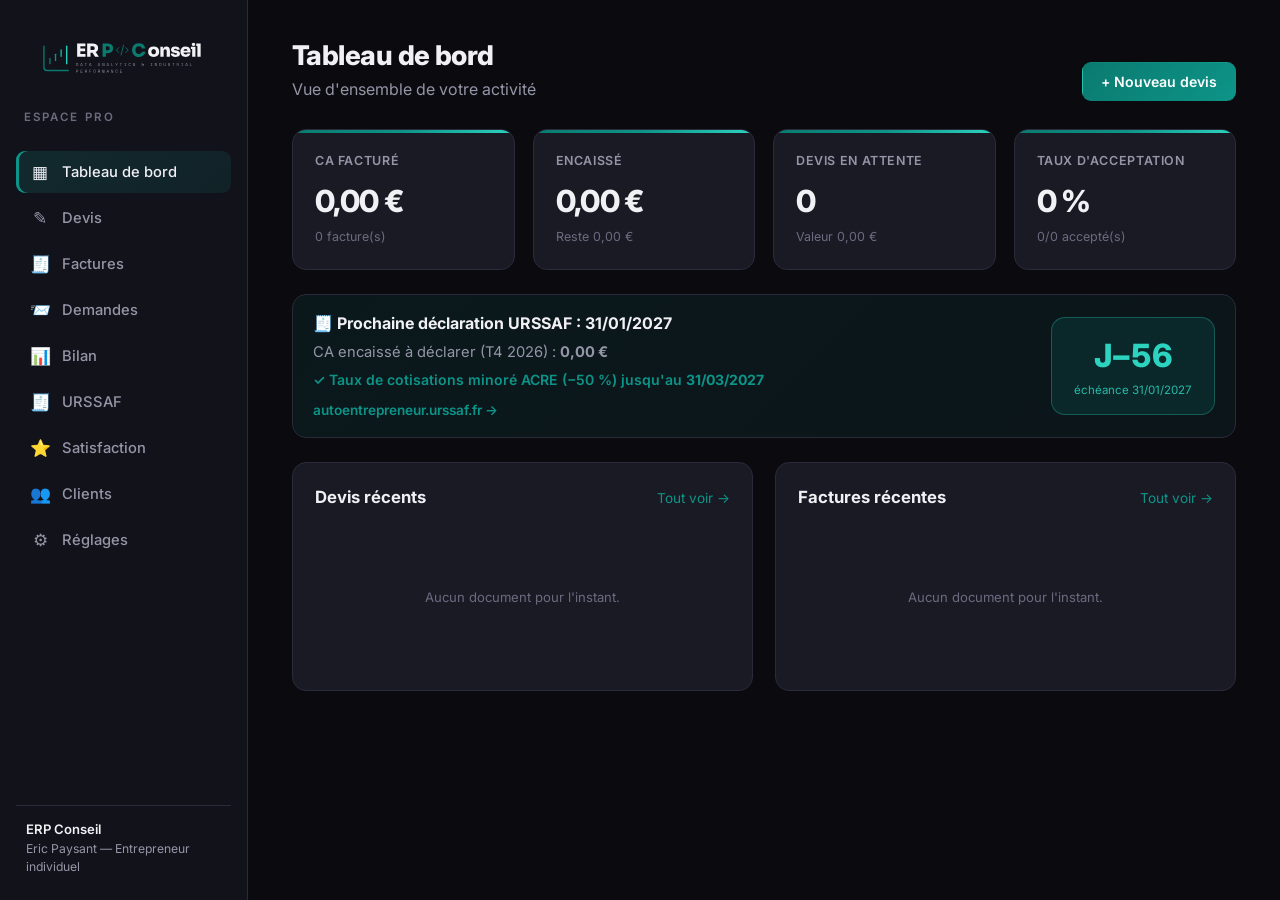
==== commit 07c765c9: "feat(urssaf): compte à rebours de déclaration + règle des 90 jours + ACRE - carte dashboard : compte" ====
--- a/index.html
+++ b/index.html
@@ -14,7 +14,7 @@
     <meta property="og:description" content="Gestion des devis, factures, URSSAF et clients — ERP Conseil.">
     <meta property="og:type" content="website">
     <meta property="og:image" content="https://eric8740-stack.github.io/erp-conseil-app/assets/erp-conseil-logo-dark.png">
-    <link rel="stylesheet" href="css/app.css?v=fix-init">
+    <link rel="stylesheet" href="css/app.css?v=urssaf-cd">
     <link rel="preconnect" href="https://fonts.googleapis.com">
     <link href="https://fonts.googleapis.com/css2?family=Inter:wght@300;400;500;600;700;800&family=JetBrains+Mono:wght@400;600&display=swap" rel="stylesheet">
 </head>
@@ -64,6 +64,8 @@
 
         <div id="urssafReminder"></div>
 
+        <div id="backupReminder"></div>
+
         <div id="relancesCard"></div>
 
         <div class="dash-cols">
@@ -238,6 +240,8 @@
                     </select>
                 </label>
                 <label>Taux de cotisations (%)<input id="set-urssafrate" type="text" placeholder="ex. 21,2 — optionnel"></label>
+                <label title="Sert à calculer votre première échéance de déclaration (règle des 90 jours)">Début d'activité<input id="set-activitystart" type="date"></label>
+                <label title="Fin du taux minoré ACRE (voir l'attestation URSSAF)">Exonération ACRE jusqu'au<input id="set-acreuntil" type="date"></label>
             </div>
             <p class="muted small">Le taux ne sert qu'à une <b>estimation</b> indicative des cotisations. Le montant à déclarer reste le <b>CA encaissé</b>.</p>
         </div>
@@ -287,6 +291,7 @@
                 <label id="doc-prestation-wrap">Date de la prestation<input id="doc-prestation" type="date"></label>
                 <label id="doc-echeance-wrap">Échéance de paiement<input id="doc-echeance" type="date"></label>
                 <label id="doc-paid-wrap">Date d'encaissement<input id="doc-paid" type="date"></label>
+                <label id="doc-deposit-wrap" title="Montant HT d'une facture d'acompte déjà émise pour cette mission — déduit du net à payer">Acompte déjà facturé (€)<input id="doc-deposit" type="number" min="0" step="0.01" placeholder="0"></label>
             </div>
 
             <div class="client-pick">
@@ -307,6 +312,7 @@
             <div class="totals">
                 <div class="tva-note" id="doc-tvanote"></div>
                 <div class="total-line"><span>Total HT</span><strong id="doc-totalht">0,00 €</strong></div>
+                <div class="total-line" id="doc-acompte-line" hidden><span>Acompte déjà facturé</span><strong id="doc-acompte">0,00 €</strong></div>
                 <div class="total-line big"><span>Net à payer</span><strong id="doc-totalnet">0,00 €</strong></div>
             </div>
 
@@ -317,6 +323,7 @@
             <span class="spacer"></span>
             <button class="btn btn-outline" data-close>Annuler</button>
             <button class="btn btn-outline" id="convertDoc" hidden>→ Convertir en facture</button>
+            <button class="btn btn-outline" id="duplicateDoc" hidden>⧉ Dupliquer</button>
             <button class="btn btn-outline" id="reviewLinkDoc">⭐ Lien d'avis</button>
             <button class="btn btn-outline" id="sendDocEmail">📧 Envoyer au client</button>
             <button class="btn btn-secondary" id="printDoc">🖨 Aperçu / PDF</button>
@@ -407,6 +414,7 @@
 <!-- ============ TOAST ============ -->
 <div id="toast" class="toast"></div>
 
-<script src="js/app.js?v=fix-init2"></script>
+<script src="js/vendor/qrcode.js?v=1.4.4"></script>
+<script src="js/app.js?v=urssaf-cd"></script>
 </body>
 </html>
--- a/css/app.css
+++ b/css/app.css
@@ -224,6 +224,26 @@
 .urssaf-reminder .ur-badge{display:inline-block;background:rgba(245,158,11,.2);color:var(--amber);font-size:.74rem;font-weight:700;padding:3px 10px;border-radius:30px;margin-left:6px;vertical-align:middle}
 .urssaf-reminder .ur-body{color:var(--text-secondary);font-size:.92rem;margin-top:6px}
 .urssaf-reminder .ur-link{display:inline-block;margin-top:10px;font-weight:600}
+.urssaf-reminder .ur-flex{display:flex;justify-content:space-between;align-items:center;gap:20px;flex-wrap:wrap}
+.urssaf-reminder .ur-flex > div:first-child{flex:1;min-width:280px}
+.urssaf-reminder .ur-acre{color:var(--accent-2, #2cd4c0);font-size:.88rem;margin-top:6px;font-weight:600}
+.ur-countdown{flex-shrink:0;text-align:center;border-radius:var(--radius);padding:14px 22px;min-width:130px}
+.ur-countdown .cd-num{display:block;font-size:2rem;font-weight:800;letter-spacing:-.02em;font-variant-numeric:tabular-nums}
+.ur-countdown .cd-sub{display:block;font-size:.72rem;margin-top:2px;opacity:.85}
+.ur-countdown.cd-ok{background:rgba(13,148,136,.15);color:#2cd4c0;border:1px solid rgba(44,212,192,.3)}
+.ur-countdown.cd-warn{background:rgba(245,158,11,.15);color:var(--amber);border:1px solid rgba(245,158,11,.35)}
+.ur-countdown.cd-urgent{background:rgba(239,68,68,.15);color:#f87171;border:1px solid rgba(239,68,68,.4)}
+
+/* Rappel de sauvegarde (export localStorage) */
+.backup-reminder{display:flex;justify-content:space-between;align-items:center;gap:16px;flex-wrap:wrap;
+    background:linear-gradient(135deg,rgba(245,158,11,.13),rgba(245,158,11,.05));
+    border:1px solid #4a3a2a;border-radius:var(--radius);padding:16px 20px;margin-bottom:24px}
+.backup-reminder .br-text{font-size:.92rem}
+.backup-reminder .br-text span{color:var(--text-secondary)}
+.backup-reminder strong{color:var(--amber)}
+
+/* Bouton relance dans la carte des retards */
+.relance-btn{flex-shrink:0;font-size:.8rem;padding:6px 12px}
 
 /* ===================== PRINT (Devis / Facture PDF) ===================== */
 #printArea{display:none}
@@ -239,8 +259,18 @@
 .doc-sheet{
     font-family:'Inter',-apple-system,sans-serif;color:#222;background:#fff;
     max-width:780px;margin:0 auto;font-size:12px;line-height:1.5;
+    position:relative;
     -webkit-print-color-adjust:exact;print-color-adjust:exact;
 }
+/* Bandeau de marque en haut de page */
+.doc-band{height:6px;background:linear-gradient(90deg,#0B7A6F,#14b8a6 60%,#99e5db);border-radius:3px;margin-bottom:16px}
+/* Filigrane brouillon */
+.doc-wm{position:absolute;top:40%;left:50%;transform:translate(-50%,-50%) rotate(-27deg);
+    font-size:104px;font-weight:800;text-transform:uppercase;letter-spacing:.12em;
+    color:rgba(150,150,165,.13);pointer-events:none;white-space:nowrap}
+/* Mention facture payée (en-tête méta) */
+.dm-paid{display:inline-block;margin-top:6px;padding:2px 10px;border:2px solid #157347;border-radius:6px;
+    color:#157347;font-size:10.5px;font-weight:800;text-transform:uppercase;letter-spacing:.05em;transform:rotate(-3deg)}
 .doc-sheet *{box-sizing:border-box}
 /* Coupures propres si le devis passe sur 2 pages : aucun bloc/ligne scindé */
 .doc-parties,.doc-totals,.doc-conditions,.doc-sign,.doc-foot,table.doc-table tr{break-inside:avoid;page-break-inside:avoid}
@@ -288,8 +318,10 @@
 .doc-totals td{padding:6px 14px;font-size:12px}
 .doc-totals .tt-label{color:#555}
 .doc-totals .tt-val{text-align:right;font-weight:700;font-variant-numeric:tabular-nums;white-space:nowrap}
-.doc-totals .tt-net td{background:#eefaf7;border-top:1px solid #cdeee8;border-bottom:1px solid #cdeee8;font-size:14px;font-weight:800;padding-top:9px;padding-bottom:9px}
-.doc-totals .tt-net .tt-val{color:#0B7A6F}
+.doc-totals .tt-net td{background:#0B7A6F;color:#fff;font-size:14px;font-weight:800;padding-top:9px;padding-bottom:9px}
+.doc-totals .tt-net td:first-child{border-radius:6px 0 0 6px}
+.doc-totals .tt-net td:last-child{border-radius:0 6px 6px 0}
+.doc-totals .tt-net .tt-val{color:#fff}
 .doc-tva{font-size:10px;color:#777;font-style:italic;text-align:right;margin-top:7px}
 
 /* Conditions de règlement */
@@ -297,11 +329,22 @@
 .doc-conditions h4{font-size:9px;text-transform:uppercase;letter-spacing:.07em;color:#888;margin-bottom:5px;font-weight:700}
 .doc-conditions p{font-size:10px;color:#555;margin-bottom:3px}
 
+/* Encart règlement (IBAN + échéance + QR virement SEPA) */
+.doc-pay{margin-top:7px;border:1px solid #cdeee8;background:#f6fcfb;border-radius:8px;padding:8px 12px;max-width:520px;
+    display:flex;justify-content:space-between;align-items:center;gap:14px}
+.doc-pay .pay-title{font-size:10.5px;color:#222;font-weight:600}
+.doc-pay .pay-title strong{color:#0B7A6F}
+.doc-pay .pay-iban{font-family:'JetBrains Mono',monospace;font-size:11px;color:#222;margin-top:4px;letter-spacing:.02em}
+.doc-pay .pay-qr{display:flex;align-items:center;gap:8px;flex-shrink:0}
+.doc-pay .pay-qr img{width:86px;height:86px;display:block}
+.doc-pay .pay-qr span{font-size:8.5px;color:#666;line-height:1.45}
+
 /* Zone signature (devis uniquement) */
 .doc-sign{margin-bottom:12px}
-.doc-sign .ds-box{border:1px solid #e5e5e5;border-radius:8px;padding:10px 14px;max-width:320px}
+.doc-sign .ds-box{border:1px solid #e5e5e5;border-radius:8px;padding:10px 14px;max-width:360px}
 .doc-sign .ds-label{font-size:11px;font-weight:700;color:#222}
 .doc-sign .ds-hint{display:block;font-size:9.5px;color:#888;margin-top:2px}
+.doc-sign .ds-fields{display:flex;justify-content:space-between;gap:16px;font-size:10.5px;color:#555;margin-top:14px}
 .doc-sign .ds-line{margin-top:24px;border-top:1px solid #bbb}
 
 /* Pied de page légal, centré */
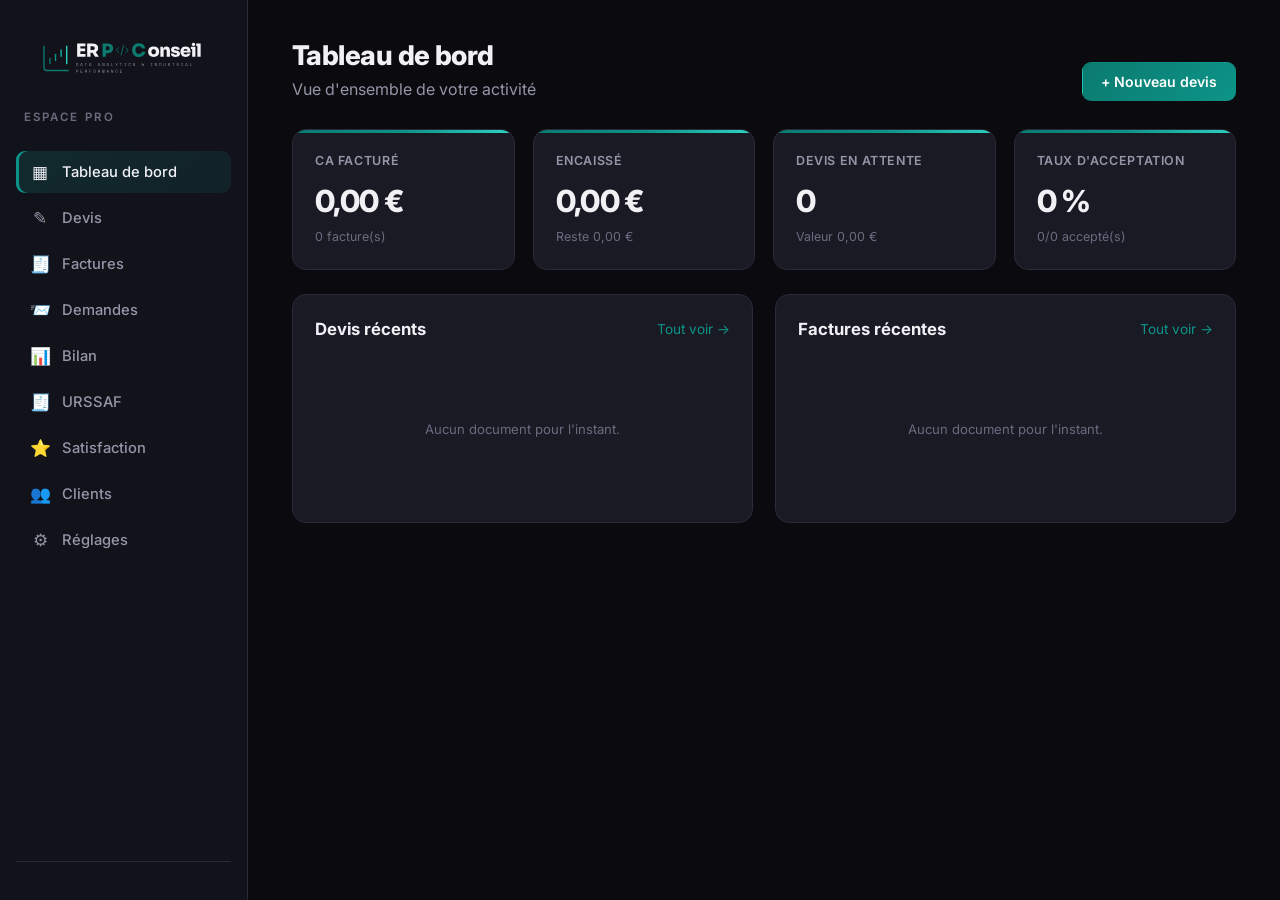
==== commit 24204c16: "feat(securite): verrou d'ecriture WRITE_KEY + DEFAULTS neutralises Depot public : les valeurs par de" ====
--- a/index.html
+++ b/index.html
@@ -218,6 +218,7 @@
                 <label class="full">URL du formulaire d'avis (page <code>satisfaction.html</code>)<input id="set-formurl" type="text" placeholder="https://eric8740-stack.github.io/erp-conseil-app/satisfaction.html"></label>
                 <label class="full">Endpoint de lecture des avis (URL Apps Script <code>…/exec</code>)<input id="set-satendpoint" type="text" placeholder="https://script.google.com/macros/s/…/exec"></label>
                 <label class="full">Clé de lecture (sécurité)<input id="set-appkey" type="text" placeholder="doit correspondre à READ_KEY dans Apps Script"></label>
+                <label class="full">Clé d'écriture (sécurité)<input id="set-writekey" type="text" placeholder="doit correspondre à WRITE_KEY dans Apps Script"></label>
             </div>
             <p class="muted small">Les avis sont enregistrés dans votre base Airtable via Google Apps Script (gratuit). Procédure : <code>google-apps-script/Code.gs</code>.</p>
         </div>
